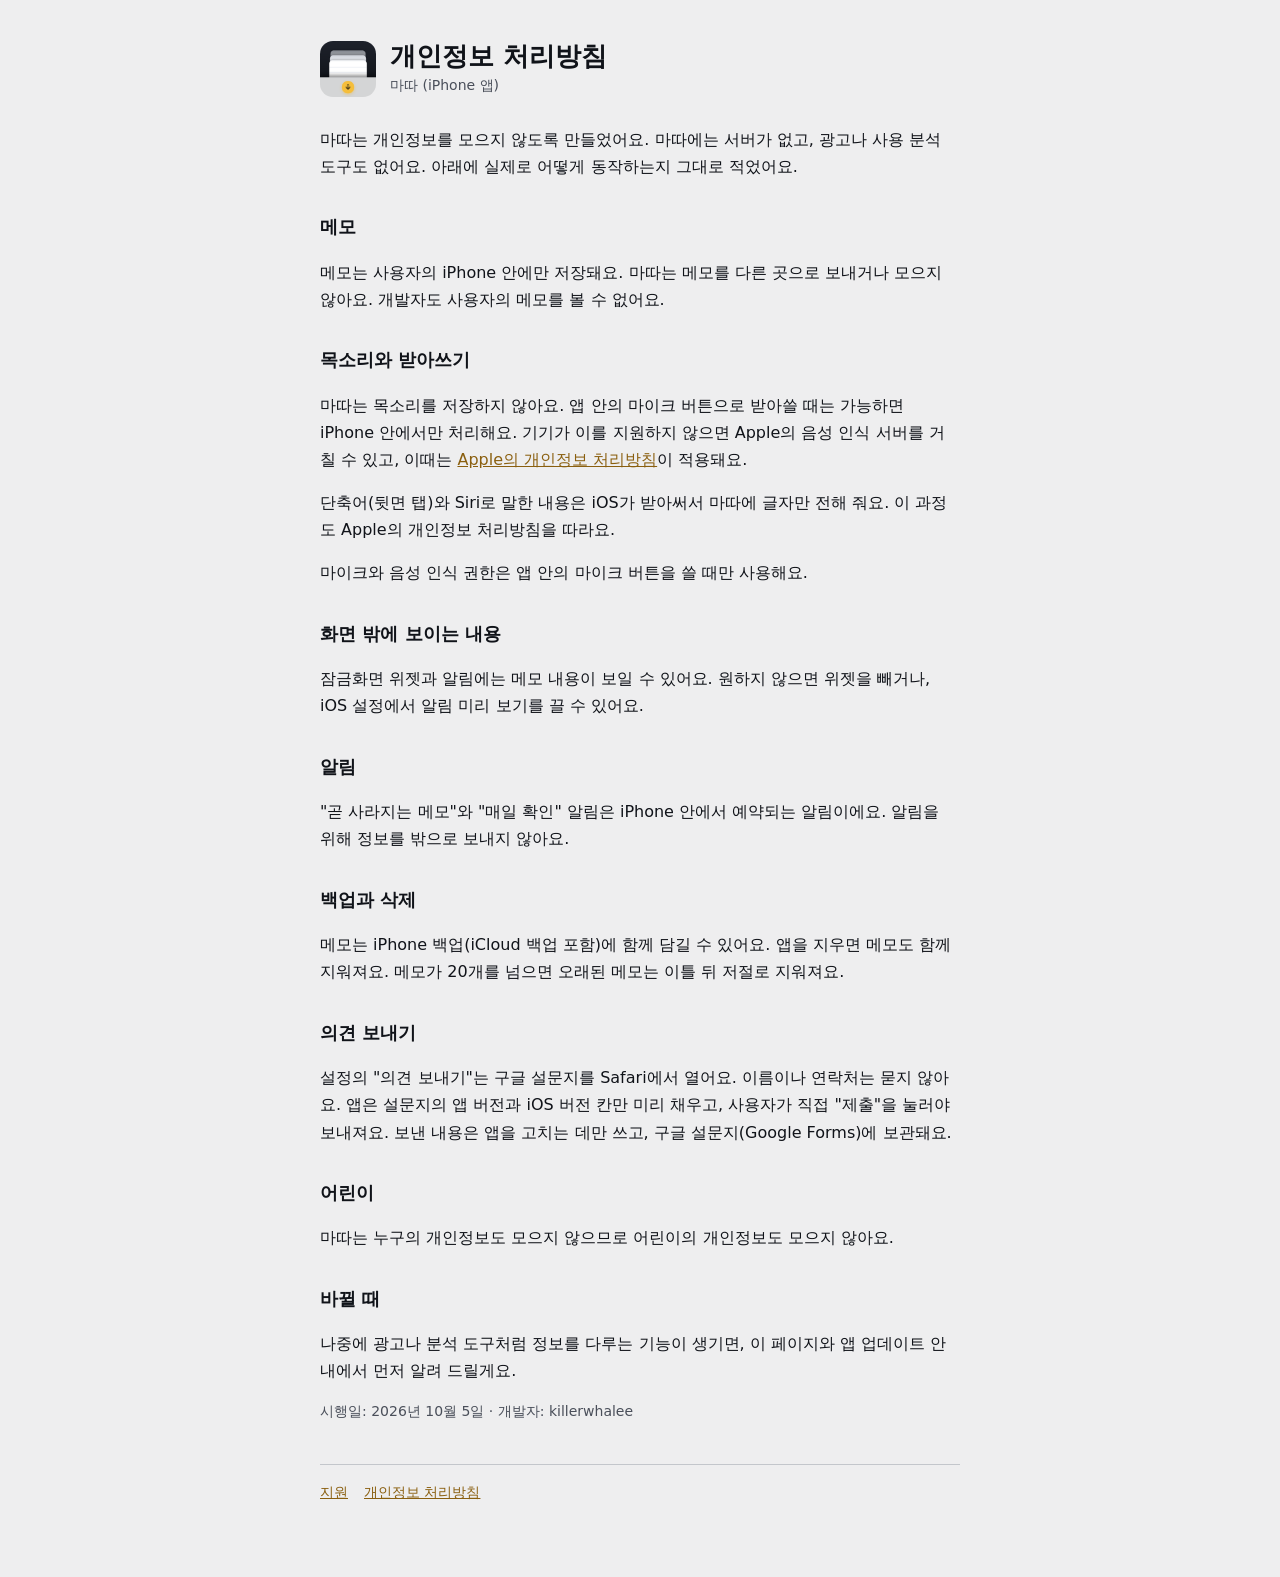
==== privacy.html @ 7e3ac017 "Support page and privacy policy Co-Authored-By: Claude Opus 5.5 <noreply@anthropic.com> Claude-Sessi" ====
<!doctype html>
<html lang="ko">
<head>
<meta charset="utf-8">
<meta name="viewport" content="width=device-width, initial-scale=1">
<title>마따 개인정보 처리방침</title>
<link rel="stylesheet" href="style.css">
</head>
<body>
<main>
  <header>
    <img src="icon.png" alt="">
    <div><h1>개인정보 처리방침</h1><p>마따 (iPhone 앱)</p></div>
  </header>

  <p>마따는 개인정보를 모으지 않도록 만들었어요. 마따에는 서버가 없고, 광고나 사용 분석 도구도 없어요. 아래에 실제로 어떻게 동작하는지 그대로 적었어요.</p>

  <h2>메모</h2>
  <p>메모는 사용자의 iPhone 안에만 저장돼요. 마따는 메모를 다른 곳으로 보내거나 모으지 않아요. 개발자도 사용자의 메모를 볼 수 없어요.</p>

  <h2>목소리와 받아쓰기</h2>
  <p>마따는 목소리를 저장하지 않아요. 앱 안의 마이크 버튼으로 받아쓸 때는 가능하면 iPhone 안에서만 처리해요. 기기가 이를 지원하지 않으면 Apple의 음성 인식 서버를 거칠 수 있고, 이때는 <a href="https://www.apple.com/kr/legal/privacy/">Apple의 개인정보 처리방침</a>이 적용돼요.</p>
  <p>단축어(뒷면 탭)와 Siri로 말한 내용은 iOS가 받아써서 마따에 글자만 전해 줘요. 이 과정도 Apple의 개인정보 처리방침을 따라요.</p>
  <p>마이크와 음성 인식 권한은 앱 안의 마이크 버튼을 쓸 때만 사용해요.</p>

  <h2>화면 밖에 보이는 내용</h2>
  <p>잠금화면 위젯과 알림에는 메모 내용이 보일 수 있어요. 원하지 않으면 위젯을 빼거나, iOS 설정에서 알림 미리 보기를 끌 수 있어요.</p>

  <h2>알림</h2>
  <p>"곧 사라지는 메모"와 "매일 확인" 알림은 iPhone 안에서 예약되는 알림이에요. 알림을 위해 정보를 밖으로 보내지 않아요.</p>

  <h2>백업과 삭제</h2>
  <p>메모는 iPhone 백업(iCloud 백업 포함)에 함께 담길 수 있어요. 앱을 지우면 메모도 함께 지워져요. 메모가 20개를 넘으면 오래된 메모는 이틀 뒤 저절로 지워져요.</p>

  <h2>의견 보내기</h2>
  <p>설정의 "의견 보내기"는 구글 설문지를 Safari에서 열어요. 이름이나 연락처는 묻지 않아요. 앱은 설문지의 앱 버전과 iOS 버전 칸만 미리 채우고, 사용자가 직접 "제출"을 눌러야 보내져요. 보낸 내용은 앱을 고치는 데만 쓰고, 구글 설문지(Google Forms)에 보관돼요.</p>

  <h2>어린이</h2>
  <p>마따는 누구의 개인정보도 모으지 않으므로 어린이의 개인정보도 모으지 않아요.</p>

  <h2>바뀔 때</h2>
  <p>나중에 광고나 분석 도구처럼 정보를 다루는 기능이 생기면, 이 페이지와 앱 업데이트 안내에서 먼저 알려 드릴게요.</p>

  <p class="muted">시행일: 2026년 10월 5일 · 개발자: killerwhalee</p>

  <nav><a href="support.html">지원</a><a href="privacy.html">개인정보 처리방침</a></nav>
</main>
</body>
</html>
---- style.css ----
/* 마따 사이트 (개인정보 처리방침, 지원). 색은 앱 Theme.Colors와 같다. */
:root {
  --bg: #EEEEEF; --surface: #FFFFFF; --text: #101319; --muted: #4A4F5A; --line: #C3C6CB;
  --accent: #F5BE3B; --accent-ink: #1E1A10; --link: #8A5F0F;
  color-scheme: light;
}
@media (prefers-color-scheme: dark) {
  :root { --bg: #0D0F14; --surface: #1B202A; --text: #D8DADF; --muted: #868C97; --line: #2A303C; --link: #F5BE3B; color-scheme: dark; }
}
* { box-sizing: border-box; }
body { margin: 0; background: var(--bg); color: var(--text); font: 16px/1.7 -apple-system, "Apple SD Gothic Neo", "Noto Sans KR", system-ui, sans-serif; -webkit-font-smoothing: antialiased; }
main { max-width: 680px; margin: 0 auto; padding: 40px 20px 72px; }
header { display: flex; align-items: center; gap: 14px; margin-bottom: 28px; }
header img { width: 56px; height: 56px; border-radius: 13px; }
header p { margin: 0; color: var(--muted); font-size: 14px; }
h1 { font-size: 26px; line-height: 1.3; margin: 0; }
h2 { font-size: 18px; margin: 32px 0 8px; }
p, li { color: var(--text); }
.muted { color: var(--muted); font-size: 14px; }
a { color: var(--link); }
.card { background: var(--surface); border-radius: 16px; padding: 18px 20px; margin: 16px 0; }
.button { display: inline-block; background: var(--accent); color: var(--accent-ink); text-decoration: none; font-weight: 600; padding: 12px 20px; border-radius: 12px; }
nav { margin-top: 40px; padding-top: 16px; border-top: 1px solid var(--line); font-size: 14px; display: flex; gap: 16px; }
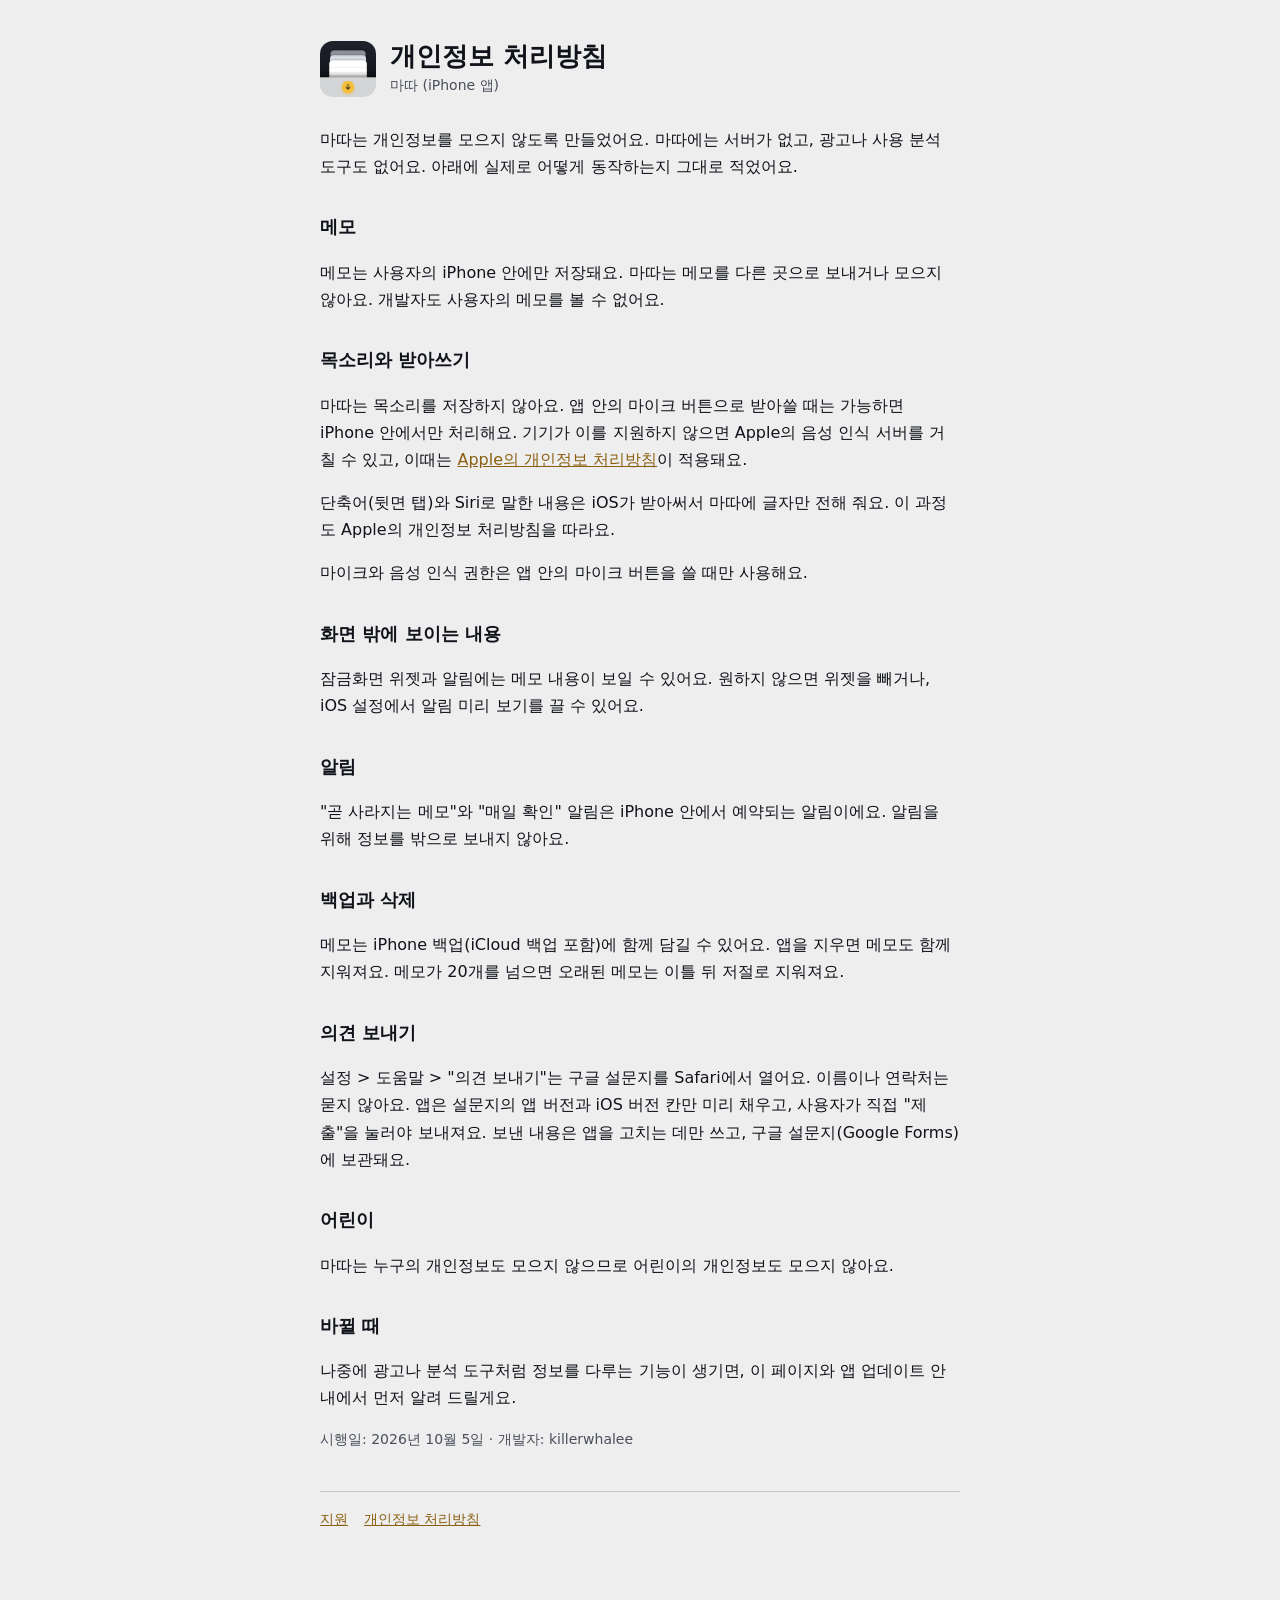
==== commit 5db35833: "새 부제, 설정 경로(도움말), 공유로 남기기 질문" ====
--- a/privacy.html
+++ b/privacy.html
@@ -33,7 +33,7 @@
   <p>메모는 iPhone 백업(iCloud 백업 포함)에 함께 담길 수 있어요. 앱을 지우면 메모도 함께 지워져요. 메모가 20개를 넘으면 오래된 메모는 이틀 뒤 저절로 지워져요.</p>
 
   <h2>의견 보내기</h2>
-  <p>설정의 "의견 보내기"는 구글 설문지를 Safari에서 열어요. 이름이나 연락처는 묻지 않아요. 앱은 설문지의 앱 버전과 iOS 버전 칸만 미리 채우고, 사용자가 직접 "제출"을 눌러야 보내져요. 보낸 내용은 앱을 고치는 데만 쓰고, 구글 설문지(Google Forms)에 보관돼요.</p>
+  <p>설정 &gt; 도움말 &gt; "의견 보내기"는 구글 설문지를 Safari에서 열어요. 이름이나 연락처는 묻지 않아요. 앱은 설문지의 앱 버전과 iOS 버전 칸만 미리 채우고, 사용자가 직접 "제출"을 눌러야 보내져요. 보낸 내용은 앱을 고치는 데만 쓰고, 구글 설문지(Google Forms)에 보관돼요.</p>
 
   <h2>어린이</h2>
   <p>마따는 누구의 개인정보도 모으지 않으므로 어린이의 개인정보도 모으지 않아요.</p>
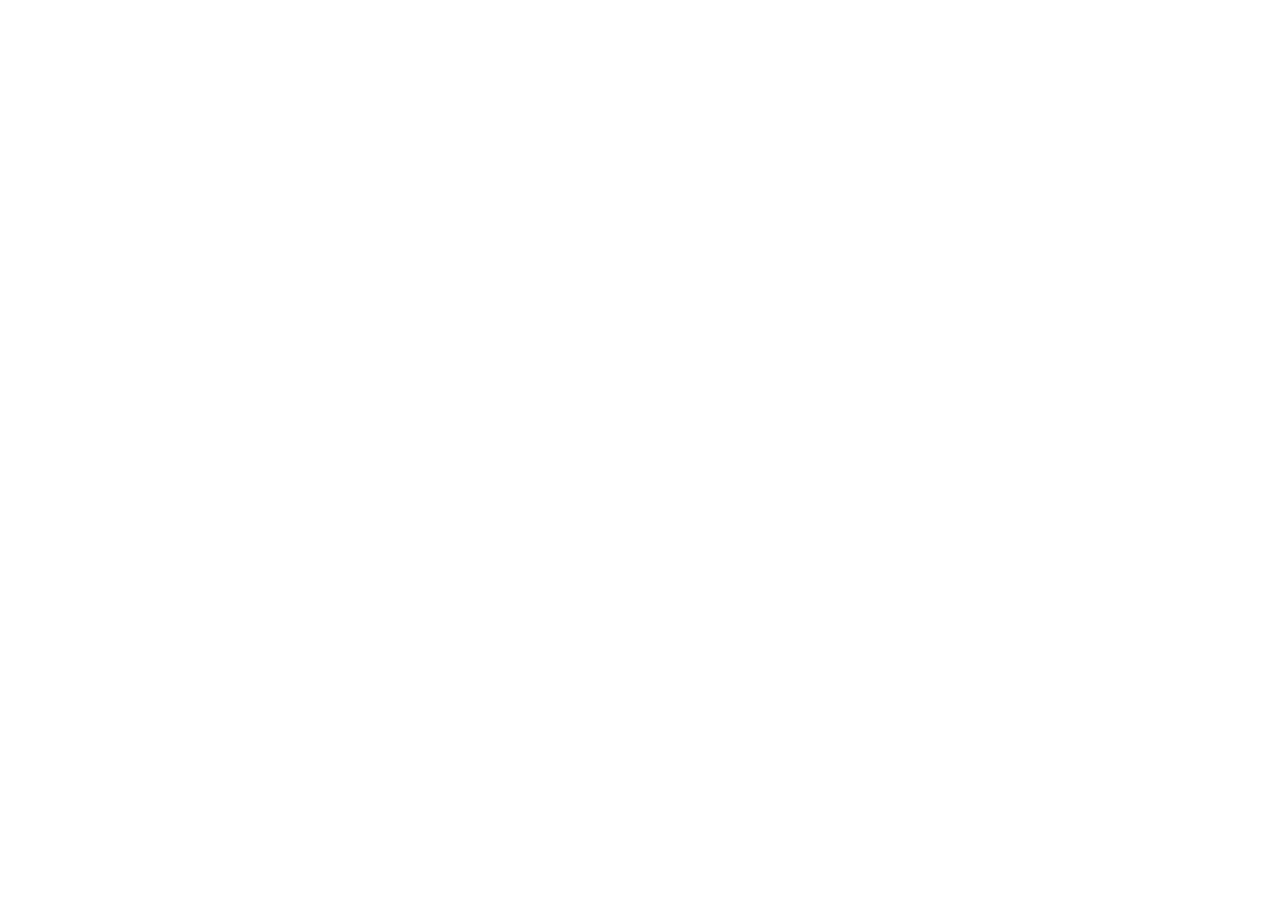
==== commit f71e5cb2: "Moved to killerwhalee.com/matda: redirect pages only" ====
--- a/privacy.html
+++ b/privacy.html
@@ -1,49 +1,4 @@
 <!doctype html>
-<html lang="ko">
-<head>
-<meta charset="utf-8">
-<meta name="viewport" content="width=device-width, initial-scale=1">
-<title>마따 개인정보 처리방침</title>
-<link rel="stylesheet" href="style.css">
-</head>
-<body>
-<main>
-  <header>
-    <img src="icon.png" alt="">
-    <div><h1>개인정보 처리방침</h1><p>마따 (iPhone 앱)</p></div>
-  </header>
-
-  <p>마따는 개인정보를 모으지 않도록 만들었어요. 마따에는 서버가 없고, 광고나 사용 분석 도구도 없어요. 아래에 실제로 어떻게 동작하는지 그대로 적었어요.</p>
-
-  <h2>메모</h2>
-  <p>메모는 사용자의 iPhone 안에만 저장돼요. 마따는 메모를 다른 곳으로 보내거나 모으지 않아요. 개발자도 사용자의 메모를 볼 수 없어요.</p>
-
-  <h2>목소리와 받아쓰기</h2>
-  <p>마따는 목소리를 저장하지 않아요. 앱 안의 마이크 버튼으로 받아쓸 때는 가능하면 iPhone 안에서만 처리해요. 기기가 이를 지원하지 않으면 Apple의 음성 인식 서버를 거칠 수 있고, 이때는 <a href="https://www.apple.com/kr/legal/privacy/">Apple의 개인정보 처리방침</a>이 적용돼요.</p>
-  <p>단축어(뒷면 탭)와 Siri로 말한 내용은 iOS가 받아써서 마따에 글자만 전해 줘요. 이 과정도 Apple의 개인정보 처리방침을 따라요.</p>
-  <p>마이크와 음성 인식 권한은 앱 안의 마이크 버튼을 쓸 때만 사용해요.</p>
-
-  <h2>화면 밖에 보이는 내용</h2>
-  <p>잠금화면 위젯과 알림에는 메모 내용이 보일 수 있어요. 원하지 않으면 위젯을 빼거나, iOS 설정에서 알림 미리 보기를 끌 수 있어요.</p>
-
-  <h2>알림</h2>
-  <p>"곧 사라지는 메모"와 "매일 확인" 알림은 iPhone 안에서 예약되는 알림이에요. 알림을 위해 정보를 밖으로 보내지 않아요.</p>
-
-  <h2>백업과 삭제</h2>
-  <p>메모는 iPhone 백업(iCloud 백업 포함)에 함께 담길 수 있어요. 앱을 지우면 메모도 함께 지워져요. 메모가 20개를 넘으면 오래된 메모는 이틀 뒤 저절로 지워져요.</p>
-
-  <h2>의견 보내기</h2>
-  <p>설정 &gt; 도움말 &gt; "의견 보내기"는 구글 설문지를 Safari에서 열어요. 이름이나 연락처는 묻지 않아요. 앱은 설문지의 앱 버전과 iOS 버전 칸만 미리 채우고, 사용자가 직접 "제출"을 눌러야 보내져요. 보낸 내용은 앱을 고치는 데만 쓰고, 구글 설문지(Google Forms)에 보관돼요.</p>
-
-  <h2>어린이</h2>
-  <p>마따는 누구의 개인정보도 모으지 않으므로 어린이의 개인정보도 모으지 않아요.</p>
-
-  <h2>바뀔 때</h2>
-  <p>나중에 광고나 분석 도구처럼 정보를 다루는 기능이 생기면, 이 페이지와 앱 업데이트 안내에서 먼저 알려 드릴게요.</p>
-
-  <p class="muted">시행일: 2026년 10월 5일 · 개발자: killerwhalee</p>
-
-  <nav><a href="support.html">지원</a><a href="privacy.html">개인정보 처리방침</a></nav>
-</main>
-</body>
-</html>
+<html lang="ko"><head><meta charset="utf-8"><meta name="viewport" content="width=device-width, initial-scale=1">
+<title>마따</title><meta http-equiv="refresh" content="0; url=https://killerwhalee.com/matda/privacy.html"><link rel="canonical" href="https://killerwhalee.com/matda/privacy.html"></head>
+<body><p>주소가 바뀌었어요: <a href="https://killerwhalee.com/matda/privacy.html">https://killerwhalee.com/matda/privacy.html</a></p></body></html>
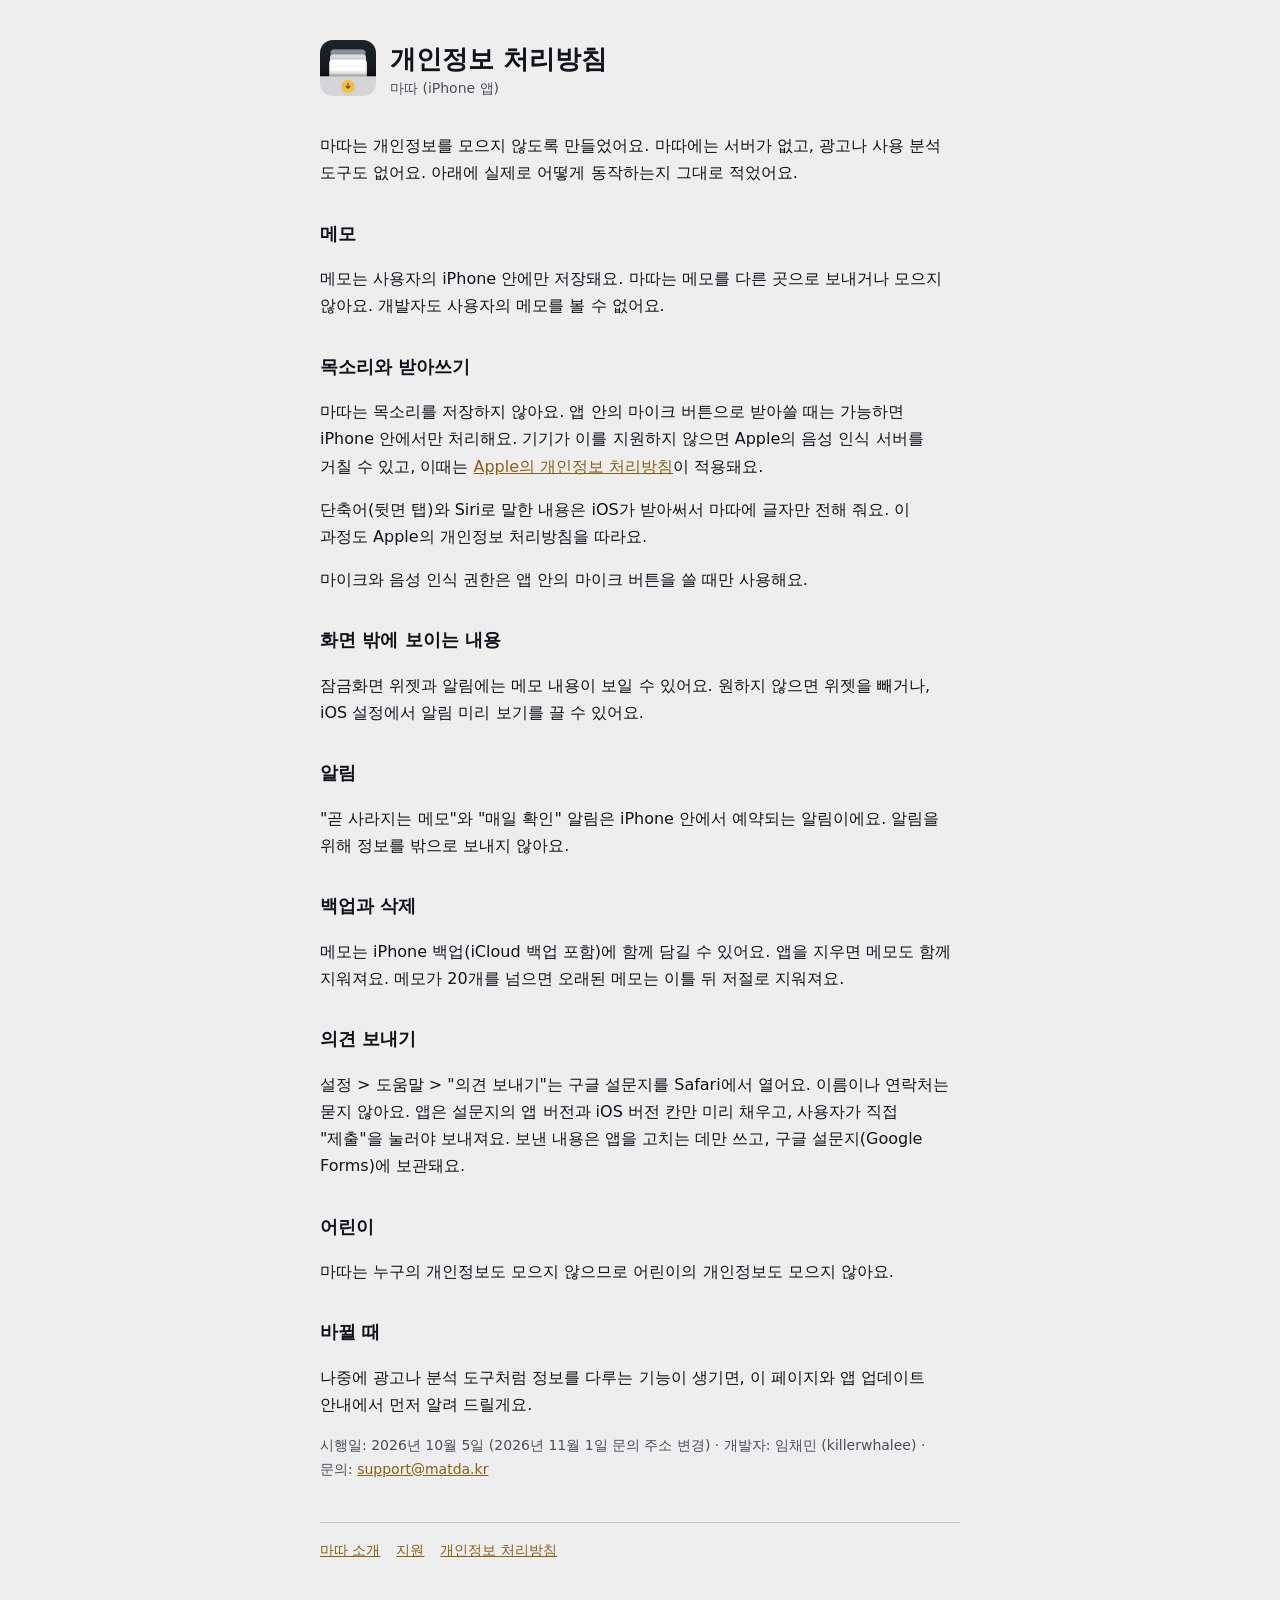
==== commit 6fe4bde7: "matda.kr: intro, support and privacy pages (moved from killerwhalee.com/matda)" ====
--- a/privacy.html
+++ b/privacy.html
@@ -1,4 +1,51 @@
 <!doctype html>
-<html lang="ko"><head><meta charset="utf-8"><meta name="viewport" content="width=device-width, initial-scale=1">
-<title>마따</title><meta http-equiv="refresh" content="0; url=https://killerwhalee.com/matda/privacy.html"><link rel="canonical" href="https://killerwhalee.com/matda/privacy.html"></head>
-<body><p>주소가 바뀌었어요: <a href="https://killerwhalee.com/matda/privacy.html">https://killerwhalee.com/matda/privacy.html</a></p></body></html>
+<html lang="ko">
+<head>
+<meta charset="utf-8">
+<meta name="viewport" content="width=device-width, initial-scale=1">
+<title>마따 개인정보 처리방침</title>
+<link rel="canonical" href="https://matda.kr/privacy">
+<link rel="icon" href="icon.png">
+<link rel="stylesheet" href="style.css">
+</head>
+<body>
+<main>
+  <header>
+    <a href="/"><img src="icon.png" alt="마따 소개"></a>
+    <div><h1>개인정보 처리방침</h1><p>마따 (iPhone 앱)</p></div>
+  </header>
+
+  <p>마따는 개인정보를 모으지 않도록 만들었어요. 마따에는 서버가 없고, 광고나 사용 분석 도구도 없어요. 아래에 실제로 어떻게 동작하는지 그대로 적었어요.</p>
+
+  <h2>메모</h2>
+  <p>메모는 사용자의 iPhone 안에만 저장돼요. 마따는 메모를 다른 곳으로 보내거나 모으지 않아요. 개발자도 사용자의 메모를 볼 수 없어요.</p>
+
+  <h2>목소리와 받아쓰기</h2>
+  <p>마따는 목소리를 저장하지 않아요. 앱 안의 마이크 버튼으로 받아쓸 때는 가능하면 iPhone 안에서만 처리해요. 기기가 이를 지원하지 않으면 Apple의 음성 인식 서버를 거칠 수 있고, 이때는 <a href="https://www.apple.com/kr/legal/privacy/">Apple의 개인정보 처리방침</a>이 적용돼요.</p>
+  <p>단축어(뒷면 탭)와 Siri로 말한 내용은 iOS가 받아써서 마따에 글자만 전해 줘요. 이 과정도 Apple의 개인정보 처리방침을 따라요.</p>
+  <p>마이크와 음성 인식 권한은 앱 안의 마이크 버튼을 쓸 때만 사용해요.</p>
+
+  <h2>화면 밖에 보이는 내용</h2>
+  <p>잠금화면 위젯과 알림에는 메모 내용이 보일 수 있어요. 원하지 않으면 위젯을 빼거나, iOS 설정에서 알림 미리 보기를 끌 수 있어요.</p>
+
+  <h2>알림</h2>
+  <p>"곧 사라지는 메모"와 "매일 확인" 알림은 iPhone 안에서 예약되는 알림이에요. 알림을 위해 정보를 밖으로 보내지 않아요.</p>
+
+  <h2>백업과 삭제</h2>
+  <p>메모는 iPhone 백업(iCloud 백업 포함)에 함께 담길 수 있어요. 앱을 지우면 메모도 함께 지워져요. 메모가 20개를 넘으면 오래된 메모는 이틀 뒤 저절로 지워져요.</p>
+
+  <h2>의견 보내기</h2>
+  <p>설정 &gt; 도움말 &gt; "의견 보내기"는 구글 설문지를 Safari에서 열어요. 이름이나 연락처는 묻지 않아요. 앱은 설문지의 앱 버전과 iOS 버전 칸만 미리 채우고, 사용자가 직접 "제출"을 눌러야 보내져요. 보낸 내용은 앱을 고치는 데만 쓰고, 구글 설문지(Google Forms)에 보관돼요.</p>
+
+  <h2>어린이</h2>
+  <p>마따는 누구의 개인정보도 모으지 않으므로 어린이의 개인정보도 모으지 않아요.</p>
+
+  <h2>바뀔 때</h2>
+  <p>나중에 광고나 분석 도구처럼 정보를 다루는 기능이 생기면, 이 페이지와 앱 업데이트 안내에서 먼저 알려 드릴게요.</p>
+
+  <p class="muted">시행일: 2026년 10월 5일 (2026년 11월 1일 문의 주소 변경) · 개발자: 임채민 (killerwhalee) · 문의: <a href="mailto:support@matda.kr">support@matda.kr</a></p>
+
+  <nav><a href="/">마따 소개</a><a href="support">지원</a><a href="privacy">개인정보 처리방침</a></nav>
+</main>
+</body>
+</html>
--- a/style.css
+++ b/style.css
@@ -0,0 +1,39 @@
+/* 마따 사이트 (matda.kr: 소개, 지원, 개인정보 처리방침). 색은 앱 Theme.Colors와 같다. */
+:root {
+  --bg: #EEEEEF; --surface: #FFFFFF; --text: #101319; --muted: #4A4F5A; --line: #C3C6CB;
+  --accent: #F5BE3B; --accent-ink: #1E1A10; --link: #8A5F0F; --paper: #E8E4DD;
+  color-scheme: light;
+}
+@media (prefers-color-scheme: dark) {
+  :root { --bg: #0D0F14; --surface: #1B202A; --text: #D8DADF; --muted: #868C97; --line: #2A303C; --link: #F5BE3B; --paper: #1B202A; color-scheme: dark; }
+}
+* { box-sizing: border-box; }
+body { margin: 0; background: var(--bg); color: var(--text); font: 16px/1.7 -apple-system, "Apple SD Gothic Neo", "Noto Sans KR", system-ui, sans-serif; -webkit-font-smoothing: antialiased; word-break: keep-all; }
+main { max-width: 680px; margin: 0 auto; padding: 40px 20px 72px; }
+header { display: flex; align-items: center; gap: 14px; margin-bottom: 28px; }
+header img { width: 56px; height: 56px; border-radius: 13px; }
+header p { margin: 0; color: var(--muted); font-size: 14px; }
+header a { color: inherit; text-decoration: none; }
+h1 { font-size: 26px; line-height: 1.3; margin: 0; }
+h2 { font-size: 18px; margin: 32px 0 8px; }
+p, li { color: var(--text); }
+.muted { color: var(--muted); font-size: 14px; }
+a { color: var(--link); }
+.card { background: var(--surface); border-radius: 16px; padding: 18px 20px; margin: 16px 0; }
+.button { display: inline-block; background: var(--accent); color: var(--accent-ink); text-decoration: none; font-weight: 600; padding: 12px 20px; border-radius: 12px; }
+nav { margin-top: 40px; padding-top: 16px; border-top: 1px solid var(--line); font-size: 14px; display: flex; flex-wrap: wrap; gap: 16px; }
+
+/* 소개 (index.html) */
+.hero { text-align: center; padding: 56px 0 8px; }
+.hero img { width: 96px; height: 96px; border-radius: 22px; box-shadow: 0 8px 24px rgb(0 0 0 / .12); }
+.hero h1 { font-size: 40px; margin: 20px 0 4px; letter-spacing: -0.02em; }
+.hero .lead { font-size: 20px; line-height: 1.5; margin: 0 0 24px; }
+.hero .muted { margin-top: 14px; }
+.badge { display: inline-block; border: 1px solid var(--line); border-radius: 999px; padding: 6px 14px; font-size: 14px; color: var(--muted); }
+.pitch { font-size: 17px; margin: 40px 0 8px; }
+.shots { display: flex; gap: 14px; overflow-x: auto; scroll-snap-type: x mandatory; margin: 28px -20px; padding: 0 20px 8px; }
+.shots img { flex: 0 0 auto; width: min(62vw, 220px); height: auto; border-radius: 18px; background: var(--paper); scroll-snap-align: center; }
+.features { list-style: none; padding: 0; margin: 8px 0 0; display: grid; gap: 12px; }
+.features li { background: var(--surface); border-radius: 16px; padding: 16px 20px; }
+.features strong { display: block; font-size: 17px; margin-bottom: 2px; }
+.features span { color: var(--muted); }
